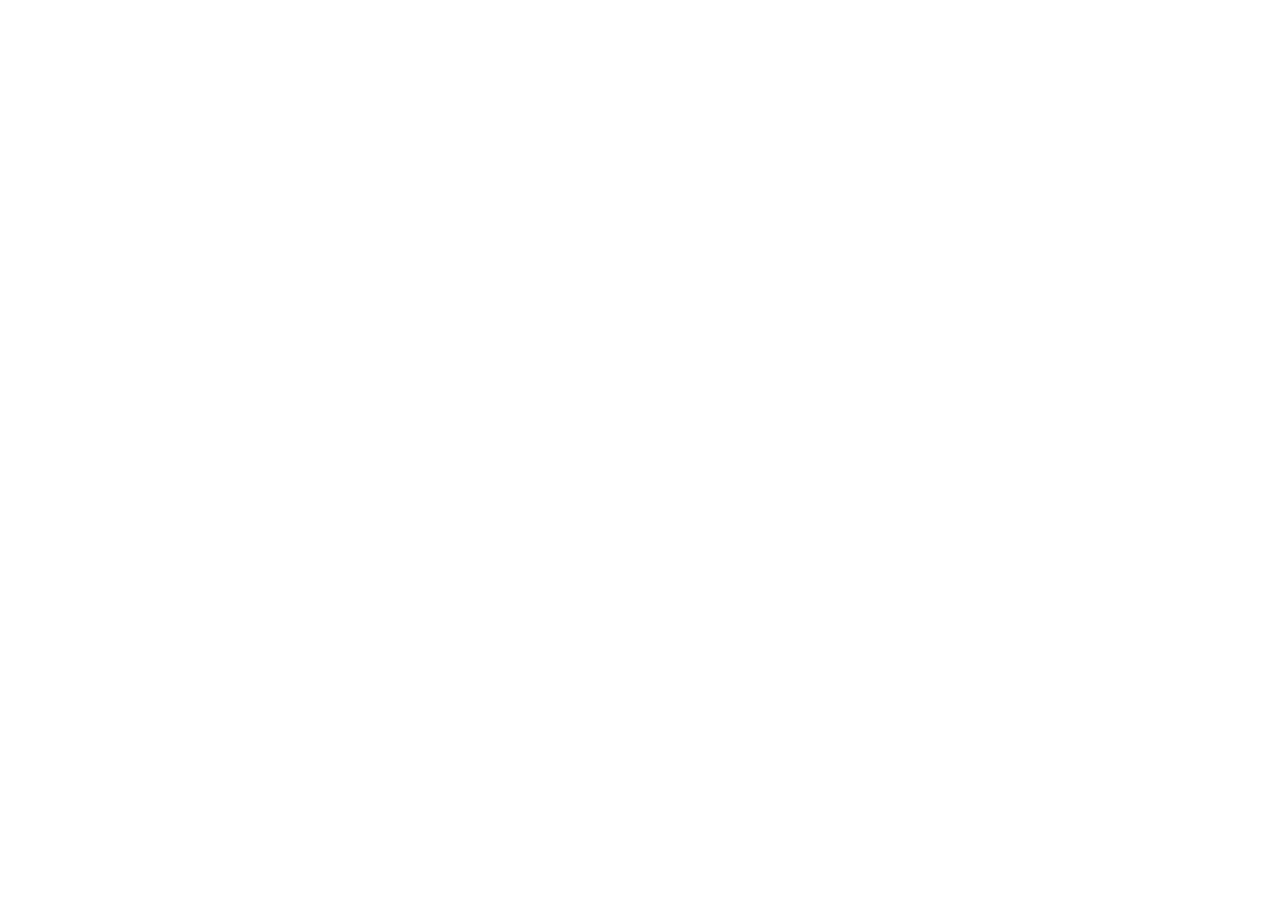
==== index.html @ 33d3d8d4 "Add files via upload" ====
<!doctype html>
<html lang="vi">
<head>
<meta charset="utf-8">
<meta name="viewport" content="width=device-width, initial-scale=1">
<title>Trang chủ · TAIKISHA FA Manager</title>
<link rel="stylesheet" href="assets/css/style.css">
</head>
<body>
<div class="app-shell" id="app-shell"></div>

<script src="assets/data/master.js"></script>
<script src="assets/data/broken.js"></script>
<script src="assets/data/record.js"></script>
<script src="assets/js/common.js"></script>
<script>
renderShell("home", "Trang chủ", "Danh mục chức năng — tương đương sheet INDEX trong file Excel gốc");

async function boot() {
  const el = document.getElementById("page-content");

  const total = MASTER_DATA.length;
  const inUse = MASTER_DATA.filter(x => (x.status || "").toLowerCase() === "use").length;
  const spare = MASTER_DATA.filter(x => (x.status || "").toLowerCase() === "spare").length;
  const brokenAssets = MASTER_DATA.filter(x => (x.status || "").toLowerCase() === "broken").length;
  const brokenLog = await idbAll("brokenLog");
  const attachments = await idbAll("attachments");

  el.innerHTML = `
    <div class="note-banner">
      ⚙️ Ứng dụng chạy hoàn toàn trên trình duyệt (không có máy chủ). Dữ liệu gốc từ file Excel được nhúng sẵn;
      các bản ghi mới (thiết bị hỏng, file PDF đính kèm...) được lưu cục bộ trong trình duyệt này bằng IndexedDB.
    </div>

    <div class="stat-strip">
      <div class="stat-box"><div class="num">${total}</div><div class="lbl">Tổng tài sản (Data)</div></div>
      <div class="stat-box ok"><div class="num">${inUse}</div><div class="lbl">Đang sử dụng</div></div>
      <div class="stat-box"><div class="num">${spare}</div><div class="lbl">Dự phòng (Spare)</div></div>
      <div class="stat-box warn"><div class="num">${brokenAssets + brokenLog.length + BROKEN_SEED.length}</div><div class="lbl">Hỏng đã ghi nhận</div></div>
      <div class="stat-box accent"><div class="num">${attachments.length}</div><div class="lbl">File PDF đã tải lên</div></div>
    </div>

    <div class="nav-group-label" style="margin-left:0">DỮ LIỆU TÀI SẢN</div>
    <div class="tile-grid">
      <a class="tile" href="data.html">
        <span class="tile-code">DATA + FA-REPORT</span>
        <h3>Data chung</h3>
        <p>Gộp sheet <b>Data</b> &amp; <b>FA-Report</b> thành 1 bảng: thông tin tài sản, khấu hao theo tháng 2026, mã Job.</p>
        <span class="tag">${total} tài sản</span>
      </a>
      <a class="tile" href="data.html?new=1">
        <span class="tile-code">FORM INPUT</span>
        <h3>Nhập liệu tài sản mới</h3>
        <p>Form thêm tài sản cố định / công cụ dụng cụ mới vào Data chung.</p>
      </a>
      <a class="tile" href="record.html">
        <span class="tile-code">RECORD</span>
        <h3>Lịch sử cấp phát</h3>
        <p>Lịch sử luân chuyển vị trí / người sử dụng theo từng tài sản (sheet Record).</p>
        <span class="tag">${RECORD_DATA.length.toLocaleString("vi-VN")} dòng</span>
      </a>
      <a class="tile" href="search.html">
        <span class="tile-code">SEARCH · SECRETARY</span>
        <h3>Tra cứu theo Site Manager</h3>
        <p>Chọn 1 người quản lý để xem toàn bộ tài sản đang được phân bổ (thay cho sheet Search &amp; Secretary_Record).</p>
      </a>
    </div>

    <div class="nav-group-label" style="margin-left:0">SỰ CỐ / THẤT LẠC</div>
    <div class="tile-grid">
      <a class="tile" href="broken.html">
        <span class="tile-code">BROKEN</span>
        <h3>Thiết bị hỏng</h3>
        <p>Ghi nhận thiết bị hỏng mới, đính kèm biên bản (PDF) và xem lại lịch sử.</p>
        <span class="tag">${BROKEN_SEED.length + brokenLog.length} bản ghi</span>
      </a>
      <a class="tile" href="lost.html">
        <span class="tile-code">LOST</span>
        <h3>Thất lạc</h3>
        <p>Ghi nhận tài sản thất lạc / báo mất kèm biên bản đính kèm.</p>
      </a>
    </div>

    <div class="nav-group-label" style="margin-left:0">TÀI LIỆU ISO &amp; TIỆN ÍCH</div>
    <div class="tile-grid">
      <a class="tile" href="iso.html">
        <span class="tile-code">GA-AD-A20-2-1</span>
        <h3>Fixed Asset Card</h3>
        <p>Thẻ tài sản cố định (theo TT 200/2014/QĐ-BTC) — tải lên bản PDF đã ký cho từng tài sản.</p>
      </a>
      <a class="tile" href="iso.html">
        <span class="tile-code">GA-AD-A20-2-2</span>
        <h3>Equipment Card</h3>
        <p>Thẻ công cụ dụng cụ — đính kèm PDF theo mã tài sản.</p>
      </a>
      <a class="tile" href="iso.html">
        <span class="tile-code">GA-AD-A20-3</span>
        <h3>Hand-over Memo</h3>
        <p>Biên bản bàn giao tài sản / thiết bị — đính kèm PDF theo mã tài sản.</p>
      </a>
      <a class="tile disabled" href="#">
        <span class="tile-code">SEND-MAIL</span>
        <h3>Gửi email</h3>
        <p>Chức năng macro gửi mail của file gốc — cấu hình theo hộp thư công ty (chưa kết nối).</p>
      </a>
    </div>
  `;
}
boot();
</script>
</body>
</html>
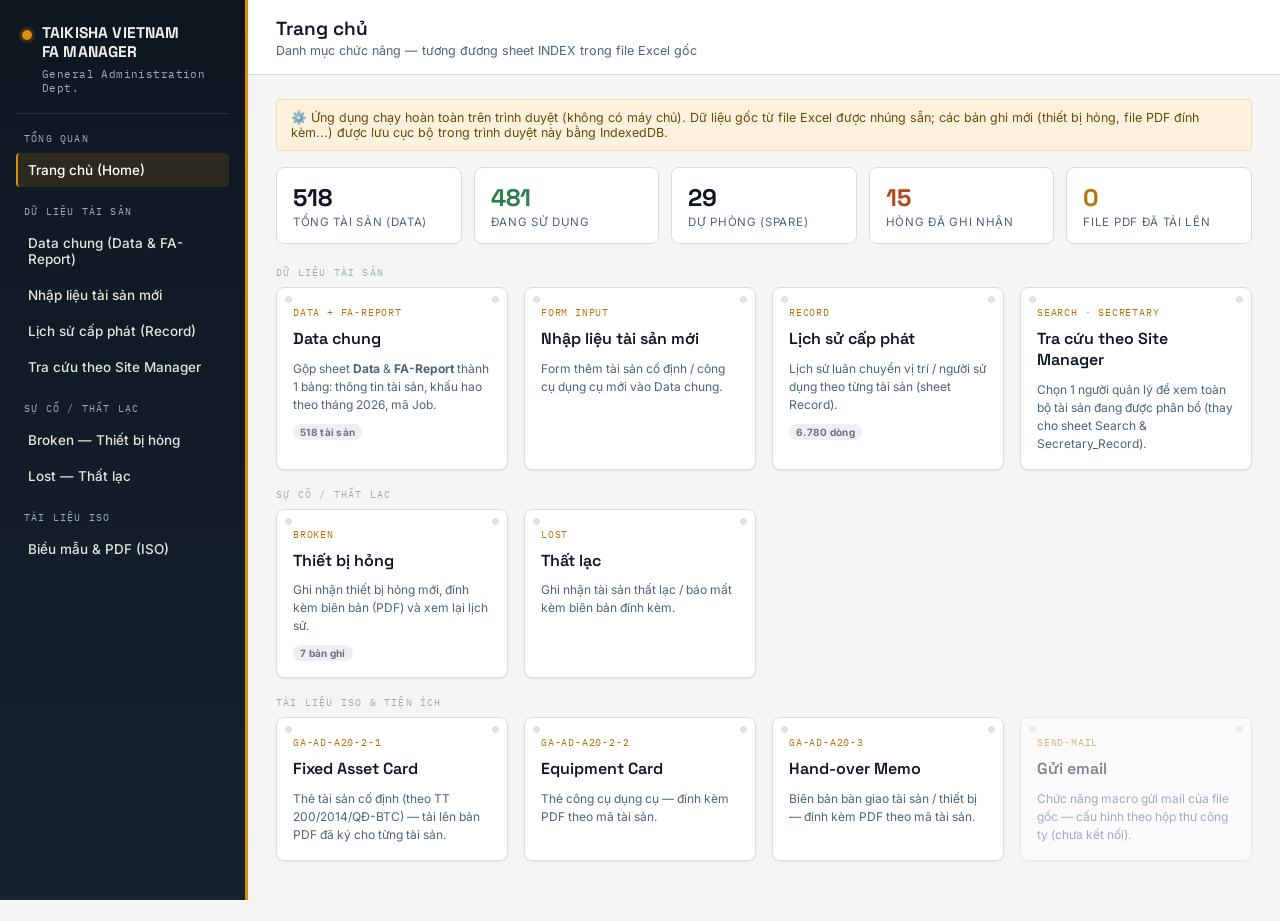
==== commit 51cb65ef: "Add files via upload" ====
--- a/index.html
+++ b/index.html
@@ -4,15 +4,15 @@
 <meta charset="utf-8">
 <meta name="viewport" content="width=device-width, initial-scale=1">
 <title>Trang chủ · TAIKISHA FA Manager</title>
-<link rel="stylesheet" href="assets/css/style.css">
+<link rel="stylesheet" href="style.css">
 </head>
 <body>
 <div class="app-shell" id="app-shell"></div>
 
-<script src="assets/data/master.js"></script>
-<script src="assets/data/broken.js"></script>
-<script src="assets/data/record.js"></script>
-<script src="assets/js/common.js"></script>
+<script src="master.js"></script>
+<script src="broken-seed.js"></script>
+<script src="record.js"></script>
+<script src="common.js"></script>
 <script>
 renderShell("home", "Trang chủ", "Danh mục chức năng — tương đương sheet INDEX trong file Excel gốc");
 
--- a/style.css
+++ b/style.css
@@ -0,0 +1,360 @@
+/* ==========================================================================
+   TAIKISHA FA MANAGER — design tokens & shared layout
+   Industrial asset-tag aesthetic: dark nameplate sidebar, amber signal accent,
+   monospace for codes/serials (this data is literally engraved-tag data).
+   ========================================================================== */
+
+@import url('https://fonts.googleapis.com/css2?family=Space+Grotesk:wght@500;600;700&family=Inter:wght@400;500;600;700&family=IBM+Plex+Mono:wght@500;600&display=swap');
+
+:root{
+  --ink-900:#0E1720;
+  --ink-800:#152230;
+  --ink-700:#1E3040;
+  --steel-500:#4C6478;
+  --steel-300:#9AACB9;
+  --paper-50:#F5F6F4;
+  --paper-100:#EDEFEA;
+  --paper-200:#E2E5DE;
+  --line:#D8DCD3;
+  --amber-500:#D98E04;
+  --amber-600:#B5730A;
+  --amber-050:#FCF1DC;
+  --ok-600:#2E7D4F;
+  --ok-050:#E6F4EB;
+  --warn-600:#B5451D;
+  --warn-050:#FBEAE2;
+  --spare-600:#6B7280;
+  --spare-050:#EEEFF1;
+  --radius-s:4px;
+  --radius-m:8px;
+  --shadow-1:0 1px 2px rgba(14,23,32,.08);
+  --shadow-2:0 8px 24px rgba(14,23,32,.14);
+  --font-display:'Space Grotesk',sans-serif;
+  --font-body:'Inter',sans-serif;
+  --font-mono:'IBM Plex Mono',monospace;
+}
+
+*{box-sizing:border-box}
+html,body{margin:0;padding:0}
+body{
+  font-family:var(--font-body);
+  background:var(--paper-50);
+  color:var(--ink-900);
+  -webkit-font-smoothing:antialiased;
+}
+a{color:inherit}
+img{max-width:100%}
+button{font-family:inherit}
+
+::selection{background:var(--amber-050);color:var(--ink-900)}
+
+/* ---------- App shell ---------- */
+.app-shell{
+  display:grid;
+  grid-template-columns:248px 1fr;
+  min-height:100vh;
+}
+
+.sidebar{
+  background:linear-gradient(180deg,var(--ink-900) 0%, var(--ink-800) 100%);
+  color:var(--paper-100);
+  padding:22px 16px 20px;
+  position:sticky;
+  top:0;
+  height:100vh;
+  overflow-y:auto;
+  border-right:3px solid var(--amber-500);
+}
+.brand{
+  display:flex;
+  align-items:flex-start;
+  gap:10px;
+  padding:2px 6px 18px;
+  border-bottom:1px solid rgba(255,255,255,.1);
+  margin-bottom:14px;
+}
+.brand .rivet{
+  width:10px;height:10px;border-radius:50%;
+  background:var(--amber-500);
+  margin-top:6px;
+  box-shadow:0 0 0 3px rgba(217,142,4,.18);
+  flex:none;
+}
+.brand h1{
+  font-family:var(--font-display);
+  font-size:15.5px;
+  line-height:1.25;
+  margin:0;
+  font-weight:700;
+  letter-spacing:.01em;
+}
+.brand span{
+  display:block;
+  font-family:var(--font-mono);
+  font-size:10.5px;
+  color:var(--steel-300);
+  margin-top:4px;
+  letter-spacing:.04em;
+}
+
+.nav-group-label{
+  font-family:var(--font-mono);
+  font-size:10px;
+  letter-spacing:.12em;
+  text-transform:uppercase;
+  color:var(--steel-300);
+  margin:18px 8px 8px;
+}
+.nav-list{list-style:none;margin:0;padding:0;display:flex;flex-direction:column;gap:2px}
+.nav-list a{
+  display:flex;
+  align-items:center;
+  gap:10px;
+  padding:9px 10px;
+  border-radius:var(--radius-s);
+  text-decoration:none;
+  color:var(--paper-200);
+  font-size:13.5px;
+  font-weight:500;
+  border-left:2px solid transparent;
+}
+.nav-list a:hover{background:rgba(255,255,255,.06)}
+.nav-list a.active{
+  background:rgba(217,142,4,.14);
+  border-left:2px solid var(--amber-500);
+  color:#fff;
+}
+.nav-list .ico{
+  width:16px;height:16px;flex:none;opacity:.85;
+}
+
+.main{min-width:0}
+.topbar{
+  background:#fff;
+  border-bottom:1px solid var(--line);
+  padding:16px 28px;
+  display:flex;
+  align-items:center;
+  justify-content:space-between;
+  gap:16px;
+  position:sticky;
+  top:0;
+  z-index:5;
+}
+.topbar h2{
+  font-family:var(--font-display);
+  font-size:19px;
+  margin:0;
+  font-weight:600;
+}
+.topbar .sub{
+  font-size:12.5px;
+  color:var(--steel-500);
+  margin-top:2px;
+}
+.content{padding:24px 28px 60px}
+
+/* ---------- Buttons ---------- */
+.btn{
+  display:inline-flex;align-items:center;gap:8px;
+  padding:9px 16px;
+  border-radius:var(--radius-s);
+  border:1px solid var(--line);
+  background:#fff;
+  font-size:13.5px;
+  font-weight:600;
+  cursor:pointer;
+  color:var(--ink-900);
+  transition:filter .12s ease, transform .06s ease;
+  white-space:nowrap;
+}
+.btn:hover{filter:brightness(.97)}
+.btn:active{transform:translateY(1px)}
+.btn-primary{background:var(--amber-500);border-color:var(--amber-600);color:#1a1200}
+.btn-primary:hover{filter:brightness(1.04)}
+.btn-dark{background:var(--ink-900);border-color:var(--ink-900);color:#fff}
+.btn-ghost{background:transparent;border-color:transparent}
+.btn-danger{background:var(--warn-050);border-color:#EBC2AE;color:var(--warn-600)}
+.btn-sm{padding:6px 11px;font-size:12.5px}
+.btn[disabled]{opacity:.45;cursor:not-allowed}
+
+/* ---------- Cards / index tiles ---------- */
+.tile-grid{
+  display:grid;
+  grid-template-columns:repeat(auto-fill,minmax(230px,1fr));
+  gap:16px;
+  margin-top:6px;
+}
+.tile{
+  position:relative;
+  background:#fff;
+  border:1px solid var(--line);
+  border-radius:var(--radius-m);
+  padding:18px 16px 16px;
+  text-decoration:none;
+  color:var(--ink-900);
+  display:flex;
+  flex-direction:column;
+  gap:10px;
+  min-height:132px;
+  box-shadow:var(--shadow-1);
+  transition:transform .12s ease, box-shadow .12s ease, border-color .12s ease;
+}
+.tile:hover{transform:translateY(-2px);box-shadow:var(--shadow-2);border-color:var(--amber-500)}
+.tile::before,.tile::after{
+  content:"";position:absolute;top:8px;width:5px;height:5px;border-radius:50%;
+  background:var(--paper-200);border:1px solid var(--line);
+}
+.tile::before{left:8px}
+.tile::after{right:8px}
+.tile .tile-code{
+  font-family:var(--font-mono);
+  font-size:10px;
+  letter-spacing:.08em;
+  color:var(--amber-600);
+  text-transform:uppercase;
+}
+.tile h3{
+  font-family:var(--font-display);
+  font-size:16px;
+  margin:0;
+  font-weight:600;
+  line-height:1.3;
+}
+.tile p{font-size:12px;color:var(--steel-500);margin:0;line-height:1.5}
+.tile.disabled{opacity:.5;pointer-events:none}
+.tile .tag{
+  align-self:flex-start;
+  font-size:10px;
+  font-weight:700;
+  padding:2px 7px;
+  border-radius:20px;
+  background:var(--spare-050);
+  color:var(--spare-600);
+  letter-spacing:.03em;
+}
+
+/* ---------- Stat strip ---------- */
+.stat-strip{display:grid;grid-template-columns:repeat(auto-fit,minmax(160px,1fr));gap:12px;margin-bottom:22px}
+.stat-box{background:#fff;border:1px solid var(--line);border-radius:var(--radius-m);padding:14px 16px}
+.stat-box .num{font-family:var(--font-display);font-size:24px;font-weight:700}
+.stat-box .lbl{font-size:11.5px;color:var(--steel-500);text-transform:uppercase;letter-spacing:.06em;margin-top:2px}
+.stat-box.accent .num{color:var(--amber-600)}
+.stat-box.ok .num{color:var(--ok-600)}
+.stat-box.warn .num{color:var(--warn-600)}
+
+/* ---------- Panels / toolbars ---------- */
+.panel{background:#fff;border:1px solid var(--line);border-radius:var(--radius-m);overflow:hidden}
+.toolbar{
+  display:flex;flex-wrap:wrap;gap:10px;align-items:center;
+  padding:14px 16px;border-bottom:1px solid var(--line);background:var(--paper-50);
+}
+.toolbar .grow{flex:1;min-width:180px}
+.field{display:flex;flex-direction:column;gap:4px}
+.field label{font-size:11px;color:var(--steel-500);text-transform:uppercase;letter-spacing:.05em;font-weight:600}
+input[type=text],input[type=search],input[type=date],input[type=number],input[type=file],select,textarea{
+  font-family:inherit;font-size:13px;padding:8px 10px;border:1px solid var(--line);
+  border-radius:var(--radius-s);background:#fff;color:var(--ink-900);width:100%;
+}
+input:focus,select:focus,textarea:focus,button:focus-visible,a:focus-visible{
+  outline:2px solid var(--amber-500);outline-offset:1px;
+}
+textarea{resize:vertical}
+
+/* ---------- Table ---------- */
+.table-wrap{overflow:auto;max-width:100%}
+table{border-collapse:collapse;width:100%;font-size:12.8px}
+thead th{
+  position:sticky;top:0;background:var(--ink-900);color:#fff;text-align:left;
+  padding:10px 12px;font-weight:600;white-space:nowrap;font-size:11.5px;
+  letter-spacing:.03em;text-transform:uppercase;cursor:pointer;
+}
+thead th:hover{background:var(--ink-700)}
+thead th .arrow{opacity:.6;font-size:10px;margin-left:3px}
+tbody td{padding:9px 12px;border-bottom:1px solid var(--paper-200);white-space:nowrap}
+tbody tr:hover{background:var(--amber-050)}
+tbody tr{cursor:pointer}
+.mono{font-family:var(--font-mono);font-size:12px}
+.num-cell{text-align:right;font-variant-numeric:tabular-nums}
+
+.badge{display:inline-block;padding:2px 9px;border-radius:20px;font-size:11px;font-weight:700;letter-spacing:.02em}
+.badge-use{background:var(--ok-050);color:var(--ok-600)}
+.badge-spare{background:var(--spare-050);color:var(--spare-600)}
+.badge-broken{background:var(--warn-050);color:var(--warn-600)}
+
+.pagination{display:flex;align-items:center;gap:8px;padding:12px 16px;border-top:1px solid var(--line);font-size:12.5px;color:var(--steel-500)}
+
+.empty-state{padding:60px 20px;text-align:center;color:var(--steel-500)}
+.empty-state h3{font-family:var(--font-display);color:var(--ink-900);margin-bottom:6px}
+
+/* ---------- Modal ---------- */
+.modal-backdrop{
+  position:fixed;inset:0;background:rgba(14,23,32,.55);display:none;
+  align-items:center;justify-content:center;z-index:50;padding:24px;
+}
+.modal-backdrop.open{display:flex}
+.modal{
+  background:#fff;border-radius:var(--radius-m);width:min(760px,100%);max-height:88vh;
+  overflow:auto;box-shadow:var(--shadow-2);
+}
+.modal-head{
+  display:flex;align-items:flex-start;justify-content:space-between;gap:12px;
+  padding:18px 22px;border-bottom:1px solid var(--line);position:sticky;top:0;background:#fff;
+}
+.modal-head h3{font-family:var(--font-display);margin:0;font-size:18px}
+.modal-head .close{background:none;border:none;font-size:20px;cursor:pointer;color:var(--steel-500);line-height:1}
+.modal-body{padding:20px 22px}
+.detail-grid{display:grid;grid-template-columns:repeat(2,1fr);gap:14px 20px;margin-bottom:18px}
+.detail-grid .full{grid-column:1/-1}
+.detail-item .k{font-size:10.5px;text-transform:uppercase;letter-spacing:.05em;color:var(--steel-500);margin-bottom:3px}
+.detail-item .v{font-size:13.5px;font-weight:600}
+.section-title{
+  font-family:var(--font-display);font-size:13px;font-weight:700;
+  text-transform:uppercase;letter-spacing:.04em;color:var(--ink-800);
+  margin:22px 0 10px;padding-top:16px;border-top:1px solid var(--paper-200);
+  display:flex;align-items:center;justify-content:space-between;
+}
+
+.form-grid{display:grid;grid-template-columns:repeat(2,1fr);gap:14px}
+.form-grid .full{grid-column:1/-1}
+.form-actions{display:flex;justify-content:flex-end;gap:10px;margin-top:20px;padding-top:16px;border-top:1px solid var(--line)}
+
+.attach-list{display:flex;flex-direction:column;gap:8px}
+.attach-item{
+  display:flex;align-items:center;gap:10px;padding:9px 11px;border:1px solid var(--line);
+  border-radius:var(--radius-s);background:var(--paper-50);
+}
+.attach-item .file-ico{
+  width:30px;height:30px;border-radius:6px;background:var(--warn-050);color:var(--warn-600);
+  display:flex;align-items:center;justify-content:center;font-size:11px;font-weight:800;flex:none;
+}
+.attach-item .meta{flex:1;min-width:0}
+.attach-item .meta .name{font-size:12.8px;font-weight:600;overflow:hidden;text-overflow:ellipsis;white-space:nowrap}
+.attach-item .meta .sub{font-size:11px;color:var(--steel-500)}
+
+.upload-drop{
+  border:1.5px dashed var(--line);border-radius:var(--radius-m);padding:22px;text-align:center;
+  background:var(--paper-50);cursor:pointer;
+}
+.upload-drop:hover{border-color:var(--amber-500);background:var(--amber-050)}
+.upload-drop .big{font-size:13.5px;font-weight:600}
+.upload-drop .small{font-size:11.5px;color:var(--steel-500);margin-top:4px}
+
+.toast-wrap{position:fixed;bottom:20px;right:20px;display:flex;flex-direction:column;gap:8px;z-index:80}
+.toast{
+  background:var(--ink-900);color:#fff;padding:11px 16px;border-radius:var(--radius-s);
+  font-size:13px;box-shadow:var(--shadow-2);border-left:3px solid var(--amber-500);
+  max-width:320px;
+}
+.toast.err{border-left-color:var(--warn-600)}
+
+.note-banner{
+  background:var(--amber-050);border:1px solid #F0DCAE;color:#6B4A0A;border-radius:var(--radius-s);
+  padding:10px 14px;font-size:12.5px;margin-bottom:16px;display:flex;gap:8px;align-items:flex-start;
+}
+
+@media (max-width:880px){
+  .app-shell{grid-template-columns:1fr}
+  .sidebar{position:relative;height:auto;top:auto}
+  .detail-grid,.form-grid{grid-template-columns:1fr}
+}
